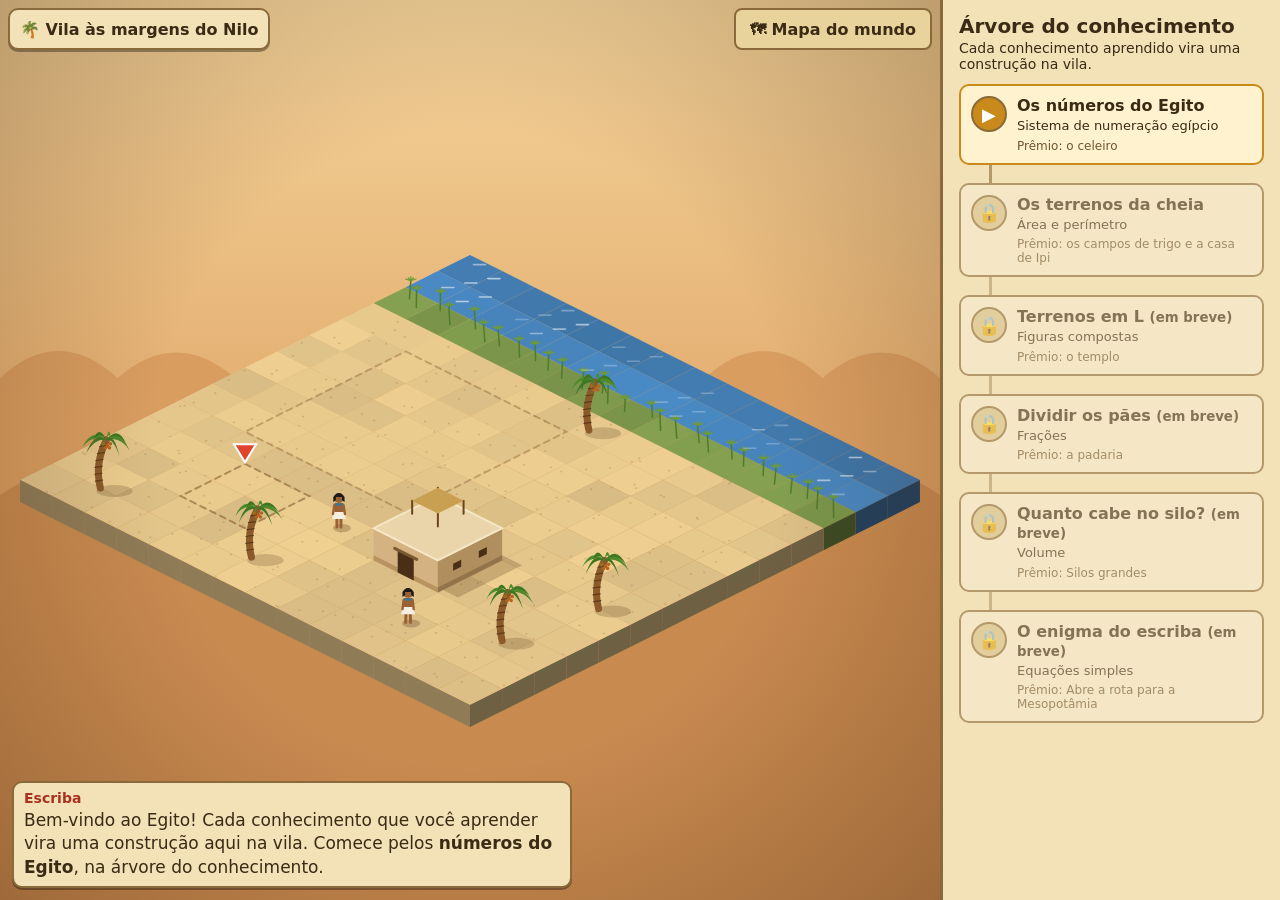
==== egito.html @ 55f64e3c "Mapa-múndi, vila do Egito com árvore do conhecimento e fase Os números do Egito" ====
<!doctype html>
<html lang="pt-BR">
<head>
<meta charset="utf-8">
<meta name="viewport" content="width=device-width, initial-scale=1">
<title>Era da Matemática — Vila do Egito</title>
<link rel="stylesheet" href="estilo.css">
<style>
.tela{display:grid;grid-template-columns:1fr 340px}
#cena{position:relative;min-width:0}
#arvore{background:var(--papiro);border-left:3px solid var(--borda);overflow:auto;padding:14px 16px}
#arvore h2{margin:0;font-size:20px}
#arvore .sub{margin:2px 0 12px;font-size:14px}
.no{position:relative;display:flex;gap:10px;align-items:flex-start;padding:10px;border-radius:10px;border:2px solid var(--borda);background:#f7ead0;margin-bottom:18px;cursor:default}
.no:not(:last-child)::after{content:"";position:absolute;left:28px;bottom:-20px;height:18px;border-left:3px solid #b39a6a}
.no .ic{flex:0 0 36px;height:36px;border-radius:50%;display:flex;align-items:center;justify-content:center;font-weight:bold;font-size:18px;background:#d8c08a;color:#7a6440;border:2px solid var(--borda)}
.no h3{margin:0;font-size:16px}
.no p{margin:2px 0 0;font-size:13px;line-height:1.35}
.no .premio{font-size:12px;color:#6d5430;margin-top:4px}
.no.feito .ic{background:var(--verde);color:#fff;border-color:#2c5a18}
.no.aberto{background:#fff3cf;border-color:var(--ouro);cursor:pointer;animation:brilho 1.2s ease-in-out infinite alternate}
.no.aberto .ic{background:var(--ouro);color:#fff}
.no.feito{cursor:pointer}
.no.bloq{opacity:.6}
.no:focus-visible{outline:3px solid var(--azul)}
@media (max-width:820px){.tela{grid-template-columns:1fr;grid-template-rows:55vh 45vh}#arvore{border-left:0;border-top:3px solid var(--borda)}}
</style>
</head>
<body>
<div class="tela">
  <div id="cena">
    <canvas id="tela"></canvas>
    <div class="hud">
      <div class="painel num"><span>🌴 Vila às margens do Nilo</span></div>
      <button class="sec direita" id="b-mapa">🗺 Mapa do mundo</button>
    </div>
    <div class="painel fala" id="fala"><span class="quem"></span><span class="txt"></span></div>
  </div>
  <aside id="arvore" aria-label="Árvore do conhecimento do Egito">
    <h2>Árvore do conhecimento</h2>
    <p class="sub">Cada conhecimento aprendido vira uma construção na vila.</p>
    <div id="nos"></div>
  </aside>
</div>
<script src="comum.js"></script>
<script>
'use strict';
const $ = id => document.getElementById(id);
const prog = lerProgresso();
const NOS = [
  {id:'numeros', titulo:'Os números do Egito', tema:'Sistema de numeração egípcio', premio:'Constrói o celeiro', pagina:'numeros.html'},
  {id:'terrenos', titulo:'Os terrenos da cheia', tema:'Área e perímetro', premio:'Constrói os campos de trigo e a casa de Ipi', pagina:'terrenos.html', requer:'numeros'},
  {id:'figuras', titulo:'Terrenos em L', tema:'Figuras compostas', premio:'Constrói o templo', requer:'terrenos', breve:true},
  {id:'paes', titulo:'Dividir os pães', tema:'Frações', premio:'Constrói a padaria', requer:'figuras', breve:true},
  {id:'silo', titulo:'Quanto cabe no silo?', tema:'Volume', premio:'Silos grandes', requer:'paes', breve:true},
  {id:'enigma', titulo:'O enigma do escriba', tema:'Equações simples', premio:'Abre a rota para a Mesopotâmia', requer:'silo', breve:true}
];
function renderArvore(){
  $('nos').innerHTML = NOS.map(n=>{
    const feito=!!prog[n.id], liberado=!n.breve && (!n.requer || prog[n.requer]);
    const cls = feito?'feito':liberado?'aberto':'bloq';
    const ic = feito?'✓':liberado?'▶':'🔒';
    const extra = n.breve ? ' <small>(em breve)</small>' : '';
    return `<div class="no ${cls}" data-id="${n.id}" ${feito||liberado?'tabindex="0" role="button"':''}>
      <div class="ic">${ic}</div><div><h3>${n.titulo}${extra}</h3><p>${n.tema}</p><div class="premio">${feito?'Construído: ':'Prêmio: '}${n.premio.replace(/^Constrói /,'')}</div></div></div>`;
  }).join('');
  document.querySelectorAll('.no').forEach(el=>{
    const n=NOS.find(x=>x.id===el.dataset.id), ok=!n.breve&&(prog[n.id]||!n.requer||prog[n.requer]);
    const ir=()=>{ if(ok) location.href=n.pagina; else if(n.breve) falar('Escriba','Esse conhecimento ainda está sendo preparado. Em breve!'); else falar('Escriba','Primeiro aprenda o conhecimento anterior da árvore.'); };
    el.onclick=ir; el.onkeydown=e=>{ if(e.key==='Enter'||e.key===' ') ir(); };
  });
}
let timerFala=null;
function falar(quem,txt,seg=8){ const f=$('fala'); f.querySelector('.quem').textContent=quem; f.querySelector('.txt').innerHTML=txt; f.style.display='block'; clearTimeout(timerFala); timerFala=setTimeout(()=>f.style.display='none',seg*1000); }
$('b-mapa').onclick=()=>location.href='index.html#mapa';

/* ===== Vila ===== */
const cena = new Cena($('tela'), 14, 70);
const N = 14;
const tipo = (x,y)=> y<2?'agua': y===2?'margem':'areia';
const novo = new URLSearchParams(location.search).get('novo');
const celeiro = {x:3, y:10, w:2, d:2, prog: prog.numeros ? (novo==='numeros'?0.01:1) : 0};
const cabana = {x:8, y:9, w:2, d:2};
const casaIpi = {x:11, y:6, w:2, d:2, prog: prog.terrenos ? (novo==='terrenos'?0.01:1) : 0};
const campos = [{x:2,y:4,w:5,d:5},{x:8,y:3,w:3,d:3}];
const palmeiras = [{x:1.5,y:13},{x:6,y:12.8},{x:12.5,y:11.5},{x:13,y:9},{x:7.3,y:3.6}];
const moradores = [{x:9,y:12,dest:null},{x:6,y:10,dest:null}];
if(prog.terrenos) moradores.push({x:11,y:9,dest:null});
function passear(m,dt){
  if(!m.dest||m.pausa>0){ m.pausa=(m.pausa||0)-dt; if(m.pausa<=0&&!m.dest){ m.dest=[2+Math.random()*10, 9.5+Math.random()*3.5]; } return; }
  if(moverPara(m,m.dest[0],m.dest[1],1.2,dt)){ m.dest=null; m.pausa=1+Math.random()*3; m.andando=false; }
}
let ultimo=performance.now();
function quadro(agora){
  const dt=Math.min(0.1,(agora-ultimo)/1000); ultimo=agora;
  if(celeiro.prog>0&&celeiro.prog<1) celeiro.prog=Math.min(1,celeiro.prog+dt/2.5);
  if(casaIpi.prog>0&&casaIpi.prog<1) casaIpi.prog=Math.min(1,casaIpi.prog+dt/2.5);
  cena.comecar(dt);
  cena.chao(tipo);
  if(prog.terrenos) campos.forEach(c=>cena.campo(c,1,true));
  else { cena.contorno(campos[0],'rgba(120,80,40,.35)',2,[6,5]); }
  const ents=[{d:cabana.x+cabana.y+2,f:()=>cena.cabana(cabana)}];
  if(celeiro.prog>0) ents.push({d:celeiro.x+celeiro.y+2,f:()=>cena.celeiro(celeiro,celeiro.prog)});
  else ents.push({d:-1,f:()=>cena.contorno(celeiro,'rgba(120,80,40,.5)',2,[6,5])});
  if(casaIpi.prog>0) ents.push({d:casaIpi.x+casaIpi.y+2,f:()=>{ const k=casaIpi.prog; if(k<1){ cena.caixa(casaIpi,32*k,['#d4b282','#b08e5e','#ead5aa']); } else cena.cabana(casaIpi); }});
  for(const p of palmeiras) ents.push({d:p.x+p.y,f:()=>cena.palmeira(p)});
  for(const m of moradores){ passear(m,dt); ents.push({d:m.x+m.y,f:()=>cena.pessoa(m,'#f4efe2')}); }
  ents.sort((a,b)=>a.d-b.d).forEach(e=>e.f());
  if(!prog.numeros) cena.seta(celeiro.x+1,celeiro.y+1,24);
  cena.vinheta();
  requestAnimationFrame(quadro);
}
requestAnimationFrame(quadro);
renderArvore();
if(novo==='numeros') falar('Escriba','Você aprendeu os números do Egito, e o celeiro foi construído! Agora a vila está pronta para medir os terrenos depois da cheia.',10);
else if(novo==='terrenos') falar('Escriba','Os campos de trigo e a casa da família de Ipi agora fazem parte da vila!',10);
else if(!prog.numeros) falar('Escriba','Bem-vindo ao Egito! Cada conhecimento que você aprender vira uma construção aqui na vila. Comece pelos <b>números do Egito</b>, na árvore do conhecimento.',12);
</script>
</body>
</html>
---- estilo.css ----
:root{--papiro:#f3e2b8;--papiro2:#e9d39d;--tinta:#3b2a14;--borda:#8a6a3a;--ouro:#c98a1b;--fundo:#2a2118;--verde:#3f7a26;--vermelho:#a8321f;--azul:#2f6fa0}
*{box-sizing:border-box}
html,body{margin:0;height:100%;background:var(--fundo);font-family:"Trebuchet MS",system-ui,sans-serif;color:var(--tinta);overflow:hidden;user-select:none;-webkit-user-select:none}
.tela{position:relative;width:100vw;height:100vh}
canvas{display:block;width:100%;height:100%;touch-action:none}
.painel{background:var(--papiro);border:2px solid var(--borda);border-radius:10px;padding:6px 10px;box-shadow:0 2px 0 rgba(0,0,0,.35)}
button{font:inherit;font-size:16px;font-weight:bold;cursor:pointer;background:var(--ouro);color:#fff;border:2px solid #8a5a10;border-radius:8px;padding:8px 14px}
button.sec{background:var(--papiro2);color:var(--tinta);border-color:var(--borda)}
button:active{transform:scale(.97)}
.botoes{display:flex;gap:10px;margin-top:12px;flex-wrap:wrap}
.hud{position:absolute;top:8px;left:8px;right:8px;display:flex;gap:8px;flex-wrap:wrap;pointer-events:none}
.hud>*{pointer-events:auto}
.num{display:flex;align-items:center;gap:8px;min-height:42px;font-weight:bold}
.num .v{font-size:22px}
.direita{margin-left:auto}
.fala{position:absolute;left:12px;bottom:12px;max-width:min(560px,calc(100vw - 24px));display:none;font-size:17px;line-height:1.4;pointer-events:none}
.fala .quem{font-weight:bold;color:var(--vermelho);font-size:14px;display:block}
.objetivo{position:absolute;left:8px;top:66px;max-width:min(380px,calc(100vw - 16px));font-size:15px;pointer-events:none}
.objetivo b{color:var(--vermelho)}
.fundo-modal{position:absolute;inset:0;background:rgba(20,12,4,.55);display:none;align-items:flex-start;justify-content:center;padding:60px 16px 16px;z-index:10}
.modal{background:var(--papiro);border:3px solid var(--borda);border-radius:14px;padding:18px 22px;max-width:600px;width:100%;max-height:calc(100vh - 80px);overflow:auto}
.modal h2{margin:0 0 8px;font-size:22px}
.modal p{margin:8px 0;line-height:1.45}
.pop{animation:pop .5s ease-out}
@keyframes pop{0%{transform:scale(1)}50%{transform:scale(1.35);color:var(--ouro)}100%{transform:scale(1)}}
.treme{animation:treme .4s}
@keyframes treme{0%,100%{transform:translateX(0)}25%{transform:translateX(-8px)}75%{transform:translateX(8px)}}
@keyframes brilho{from{box-shadow:0 0 0 0 #f6c74a}to{box-shadow:0 0 0 7px #f6c74a}}
.chamando{animation:brilho 1s ease-in-out infinite alternate}
/* hieróglifos */
.glifos{display:inline-flex;align-items:flex-end;gap:3px;flex-wrap:wrap;color:var(--tinta);vertical-align:middle}
.glifos .g{display:inline-block;line-height:0}
.glifos svg{display:block;height:30px}
.glifos.grande svg{height:44px}
.glifos .vazio{opacity:.5;font-size:20px}
.placa{display:inline-flex;background:#d9b878;border:2px solid var(--borda);border-radius:8px;padding:8px 12px;min-height:54px;align-items:center}
.aviso{font-weight:bold;min-height:1.3em;margin-top:8px}
.aviso.ruim{color:var(--vermelho)}
.aviso.bom{color:var(--verde)}
/* papiro de abertura */
.inicio{position:absolute;inset:0;z-index:20;display:flex;align-items:center;justify-content:center;padding:16px;background:radial-gradient(ellipse at center,#5a3d22,#1e140a)}
.rolo{width:min(640px,100%);display:flex;flex-direction:column;align-items:stretch;animation:desenrola .9s ease-out}
@keyframes desenrola{from{transform:scaleY(.08);opacity:.4}to{transform:scaleY(1);opacity:1}}
.vara{height:22px;border-radius:11px;background:linear-gradient(#a8743c,#6d441d 60%,#4a2c12);margin:0 -14px;box-shadow:0 3px 6px rgba(0,0,0,.4)}
.folha{background:#ead6a4;background-image:repeating-linear-gradient(90deg,rgba(140,100,50,.07) 0 2px,transparent 2px 7px),repeating-linear-gradient(0deg,rgba(140,100,50,.06) 0 1px,transparent 1px 9px);padding:22px 34px 28px;text-align:center;box-shadow:inset 0 0 40px rgba(120,80,30,.35)}
.friso{height:12px;margin:0 -34px 18px;background:repeating-linear-gradient(90deg,#2f6fa0 0 14px,#c98a1b 14px 20px,#a8321f 20px 34px,#c98a1b 34px 40px)}
.friso.baixo{margin:18px -34px 0}
.folha h1{margin:0;font-size:clamp(26px,5vw,40px);color:#4a2c12}
.folha .cap{margin:6px 0 2px;font-size:14px;text-transform:uppercase;letter-spacing:3px;color:var(--vermelho);font-weight:bold}
.folha h2{margin:0 0 12px;font-size:22px;color:#5a3d1e}
.folha p{font-size:16px;line-height:1.5;margin:0 auto 18px;max-width:480px}
.folha button{font-size:20px;padding:10px 28px}
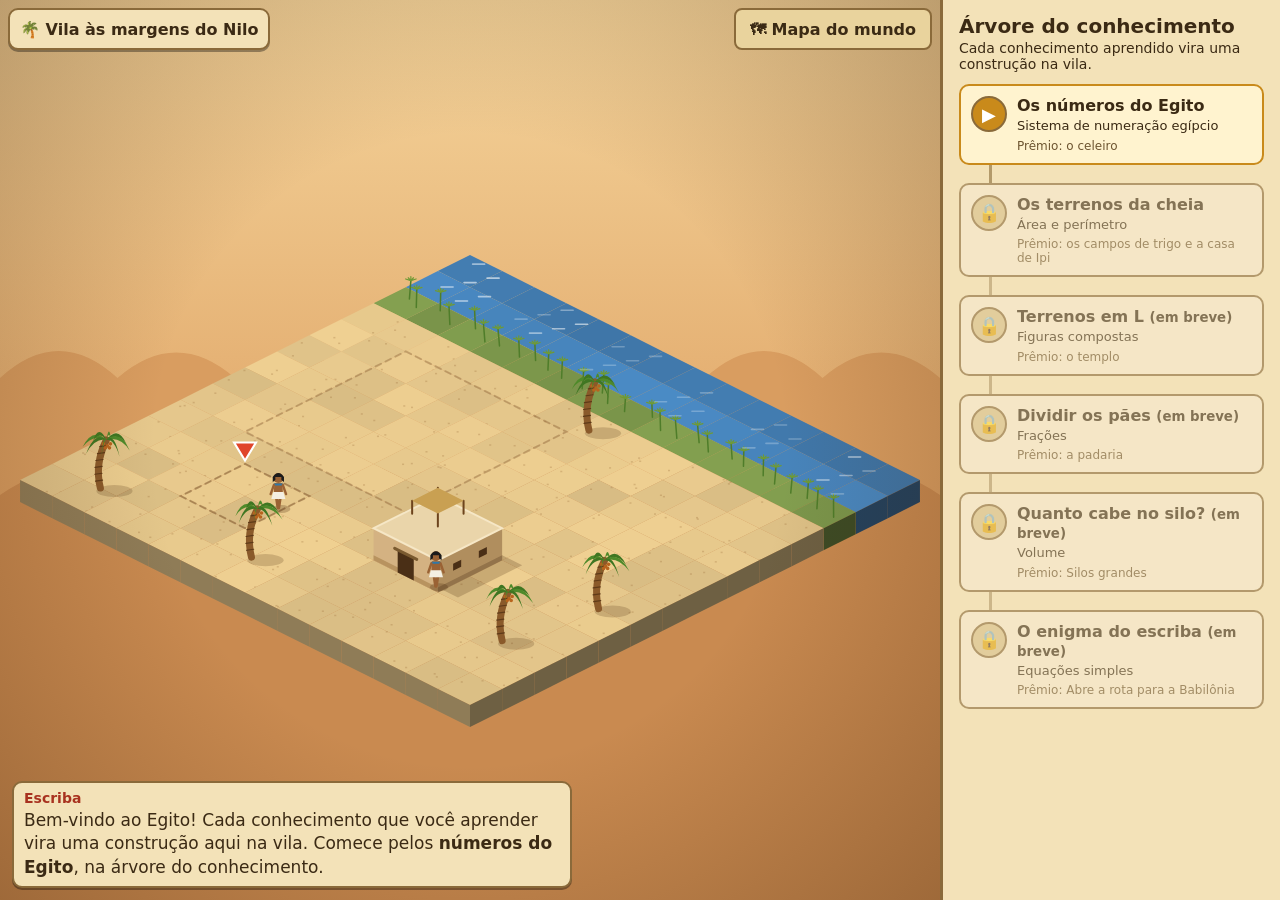
==== commit 836e6c7a: "Mapa com a rota Egito, Babilônia, Roma e hindu-arábicos Co-Authored-By: Claude Opus 5.5 <noreply@ant" ====
--- a/egito.html
+++ b/egito.html
@@ -53,7 +53,7 @@
   {id:'figuras', titulo:'Terrenos em L', tema:'Figuras compostas', premio:'Constrói o templo', requer:'terrenos', breve:true},
   {id:'paes', titulo:'Dividir os pães', tema:'Frações', premio:'Constrói a padaria', requer:'figuras', breve:true},
   {id:'silo', titulo:'Quanto cabe no silo?', tema:'Volume', premio:'Silos grandes', requer:'paes', breve:true},
-  {id:'enigma', titulo:'O enigma do escriba', tema:'Equações simples', premio:'Abre a rota para a Mesopotâmia', requer:'silo', breve:true}
+  {id:'enigma', titulo:'O enigma do escriba', tema:'Equações simples', premio:'Abre a rota para a Babilônia', requer:'silo', breve:true}
 ];
 function renderArvore(){
   $('nos').innerHTML = NOS.map(n=>{
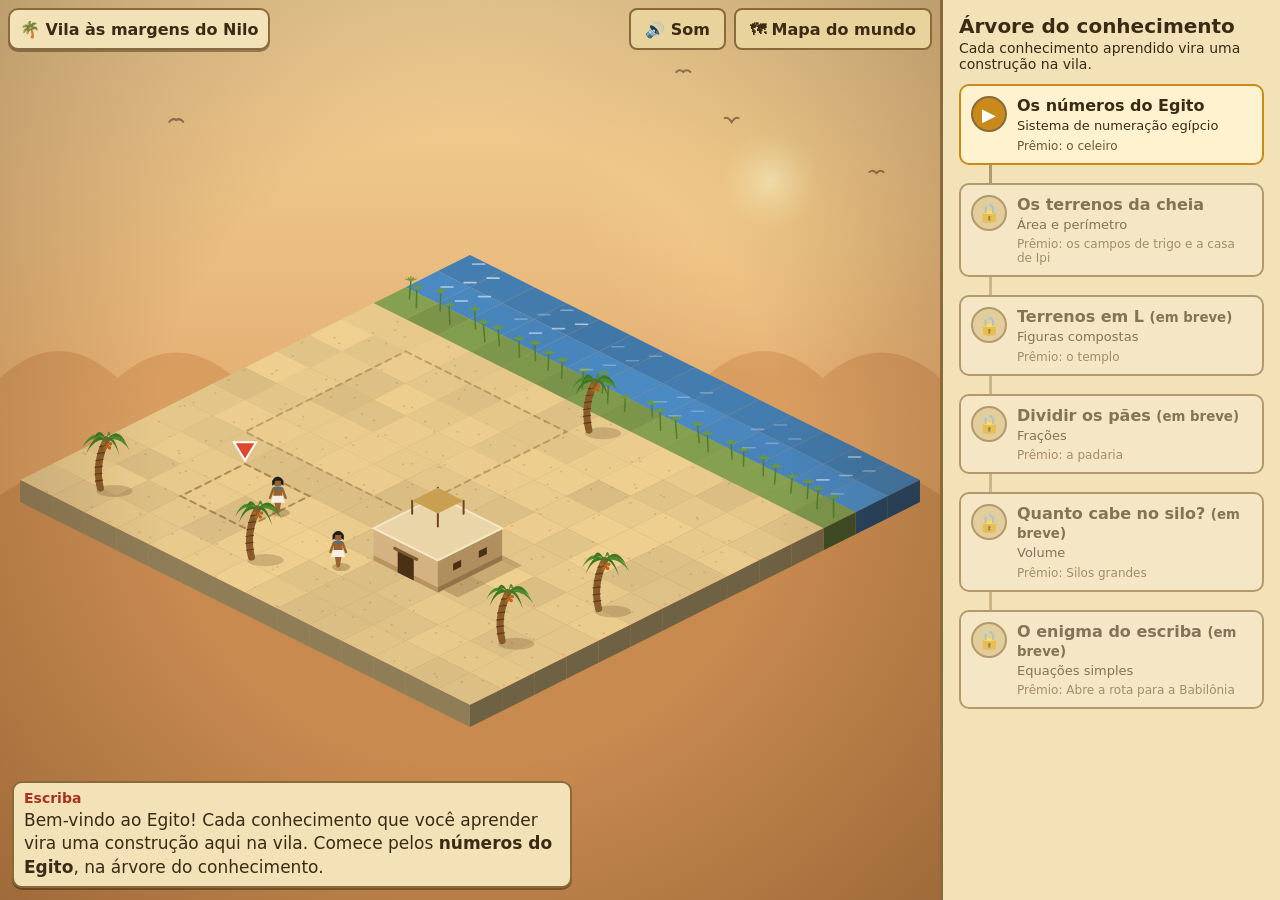
==== commit 46d135d9: "Sons, música, partículas, barco no Nilo, pássaros, luz e andaimes Co-Authored-By: Claude Opus 5.5 <n" ====
--- a/egito.html
+++ b/egito.html
@@ -32,7 +32,8 @@
     <canvas id="tela"></canvas>
     <div class="hud">
       <div class="painel num"><span>🌴 Vila às margens do Nilo</span></div>
-      <button class="sec direita" id="b-mapa">🗺 Mapa do mundo</button>
+      <button class="sec direita" id="b-som">🔊 Som</button>
+      <button class="sec" id="b-mapa">🗺 Mapa do mundo</button>
     </div>
     <div class="painel fala" id="fala"><span class="quem"></span><span class="txt"></span></div>
   </div>
@@ -66,13 +67,15 @@
   }).join('');
   document.querySelectorAll('.no').forEach(el=>{
     const n=NOS.find(x=>x.id===el.dataset.id), ok=!n.breve&&(prog[n.id]||!n.requer||prog[n.requer]);
-    const ir=()=>{ if(ok) location.href=n.pagina; else if(n.breve) falar('Escriba','Esse conhecimento ainda está sendo preparado. Em breve!'); else falar('Escriba','Primeiro aprenda o conhecimento anterior da árvore.'); };
+    const ir=()=>{ Som.tocar('clique'); if(ok) setTimeout(()=>location.href=n.pagina,120); else if(n.breve) falar('Escriba','Esse conhecimento ainda está sendo preparado. Em breve!'); else falar('Escriba','Primeiro aprenda o conhecimento anterior da árvore.'); };
     el.onclick=ir; el.onkeydown=e=>{ if(e.key==='Enter'||e.key===' ') ir(); };
   });
 }
 let timerFala=null;
 function falar(quem,txt,seg=8){ const f=$('fala'); f.querySelector('.quem').textContent=quem; f.querySelector('.txt').innerHTML=txt; f.style.display='block'; clearTimeout(timerFala); timerFala=setTimeout(()=>f.style.display='none',seg*1000); }
 $('b-mapa').onclick=()=>location.href='index.html#mapa';
+botaoSom($('b-som'));
+document.addEventListener('pointerdown',()=>Som.musica(true),{once:true});
 
 /* ===== Vila ===== */
 const cena = new Cena($('tela'), 14, 70);
@@ -93,8 +96,8 @@
 let ultimo=performance.now();
 function quadro(agora){
   const dt=Math.min(0.1,(agora-ultimo)/1000); ultimo=agora;
-  if(celeiro.prog>0&&celeiro.prog<1) celeiro.prog=Math.min(1,celeiro.prog+dt/2.5);
-  if(casaIpi.prog>0&&casaIpi.prog<1) casaIpi.prog=Math.min(1,casaIpi.prog+dt/2.5);
+  for(const [b,cx,cy] of [[celeiro,celeiro.x+1,celeiro.y+1],[casaIpi,casaIpi.x+1,casaIpi.y+1]]) if(b.prog>0&&b.prog<1){
+    b.prog=Math.min(1,b.prog+dt/2.5); if(Math.random()<dt*6) cena.emitir(cx,cy,'poeira',2); if(b.prog>=1) cena.emitir(cx,cy,'brilho',24); }
   cena.comecar(dt);
   cena.chao(tipo);
   if(prog.terrenos) campos.forEach(c=>cena.campo(c,1,true));
@@ -107,7 +110,7 @@
   for(const m of moradores){ passear(m,dt); ents.push({d:m.x+m.y,f:()=>cena.pessoa(m,'#f4efe2')}); }
   ents.sort((a,b)=>a.d-b.d).forEach(e=>e.f());
   if(!prog.numeros) cena.seta(celeiro.x+1,celeiro.y+1,24);
-  cena.vinheta();
+  cena.desenharFlutuantes(); cena.vinheta();
   requestAnimationFrame(quadro);
 }
 requestAnimationFrame(quadro);
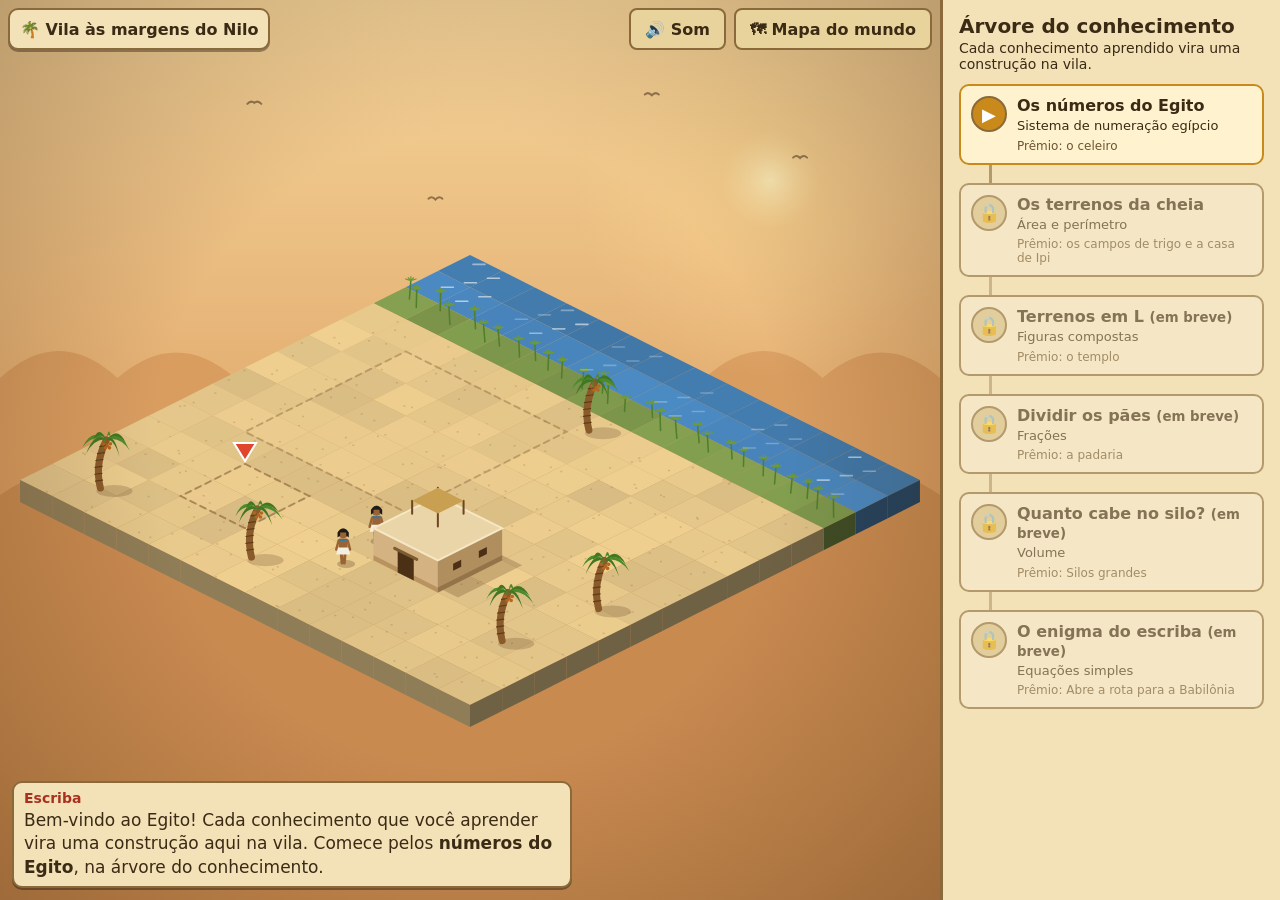
==== commit ffd7d55f: "Números do Egito: comprar sementes, plantar, colher, vender e contratar ajudantes Co-Authored-By: Cl" ====
--- a/egito.html
+++ b/egito.html
@@ -95,7 +95,7 @@
 }
 let ultimo=performance.now();
 function quadro(agora){
-  const dt=Math.min(0.1,(agora-ultimo)/1000); ultimo=agora;
+  const dt=Math.max(0,Math.min(0.1,(agora-ultimo)/1000)); ultimo=Math.max(ultimo,agora);
   for(const [b,cx,cy] of [[celeiro,celeiro.x+1,celeiro.y+1],[casaIpi,casaIpi.x+1,casaIpi.y+1]]) if(b.prog>0&&b.prog<1){
     b.prog=Math.min(1,b.prog+dt/2.5); if(Math.random()<dt*6) cena.emitir(cx,cy,'poeira',2); if(b.prog>=1) cena.emitir(cx,cy,'brilho',24); }
   cena.comecar(dt);
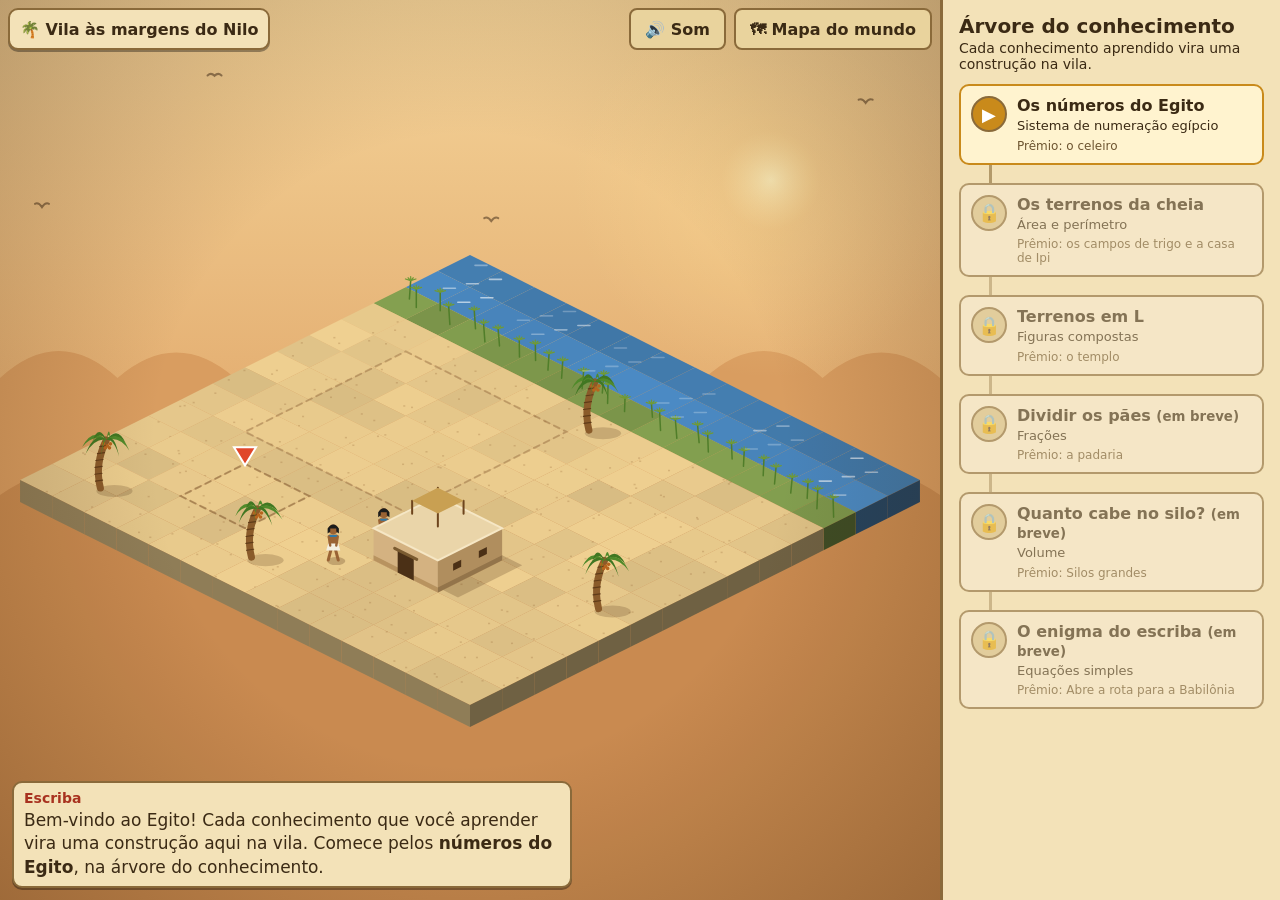
==== commit c9260400: "Nova etapa do Egito: Terrenos em L (figuras compostas) e o templo na vila Co-Authored-By: Claude Opu" ====
--- a/egito.html
+++ b/egito.html
@@ -51,7 +51,7 @@
 const NOS = [
   {id:'numeros', titulo:'Os números do Egito', tema:'Sistema de numeração egípcio', premio:'Constrói o celeiro', pagina:'numeros.html'},
   {id:'terrenos', titulo:'Os terrenos da cheia', tema:'Área e perímetro', premio:'Constrói os campos de trigo e a casa de Ipi', pagina:'terrenos.html', requer:'numeros'},
-  {id:'figuras', titulo:'Terrenos em L', tema:'Figuras compostas', premio:'Constrói o templo', requer:'terrenos', breve:true},
+  {id:'figuras', titulo:'Terrenos em L', tema:'Figuras compostas', premio:'Constrói o templo', pagina:'figuras.html', requer:'terrenos'},
   {id:'paes', titulo:'Dividir os pães', tema:'Frações', premio:'Constrói a padaria', requer:'figuras', breve:true},
   {id:'silo', titulo:'Quanto cabe no silo?', tema:'Volume', premio:'Silos grandes', requer:'paes', breve:true},
   {id:'enigma', titulo:'O enigma do escriba', tema:'Equações simples', premio:'Abre a rota para a Babilônia', requer:'silo', breve:true}
@@ -86,7 +86,8 @@
 const cabana = {x:8, y:9, w:2, d:2};
 const casaIpi = {x:11, y:6, w:2, d:2, prog: prog.terrenos ? (novo==='terrenos'?0.01:1) : 0};
 const campos = [{x:2,y:4,w:5,d:5},{x:8,y:3,w:3,d:3}];
-const palmeiras = [{x:1.5,y:13},{x:6,y:12.8},{x:12.5,y:11.5},{x:13,y:9},{x:7.3,y:3.6}];
+const templo = {x:10.4, y:11.4, w:3, d:2, prog: prog.figuras ? (novo==='figuras'?0.01:1) : 0};
+const palmeiras = [{x:1.5,y:13},{x:6,y:12.8},{x:13,y:9},{x:7.3,y:3.6}];
 const moradores = [{x:9,y:12,dest:null},{x:6,y:10,dest:null}];
 if(prog.terrenos) moradores.push({x:11,y:9,dest:null});
 function passear(m,dt){
@@ -96,7 +97,7 @@
 let ultimo=performance.now();
 function quadro(agora){
   const dt=Math.max(0,Math.min(0.1,(agora-ultimo)/1000)); ultimo=Math.max(ultimo,agora);
-  for(const [b,cx,cy] of [[celeiro,celeiro.x+1,celeiro.y+1],[casaIpi,casaIpi.x+1,casaIpi.y+1]]) if(b.prog>0&&b.prog<1){
+  for(const [b,cx,cy] of [[celeiro,celeiro.x+1,celeiro.y+1],[casaIpi,casaIpi.x+1,casaIpi.y+1],[templo,templo.x+1.5,templo.y+1]]) if(b.prog>0&&b.prog<1){
     b.prog=Math.min(1,b.prog+dt/2.5); if(Math.random()<dt*6) cena.emitir(cx,cy,'poeira',2); if(b.prog>=1) cena.emitir(cx,cy,'brilho',24); }
   cena.comecar(dt);
   cena.chao(tipo);
@@ -106,6 +107,7 @@
   if(celeiro.prog>0) ents.push({d:celeiro.x+celeiro.y+2,f:()=>cena.celeiro(celeiro,celeiro.prog)});
   else ents.push({d:-1,f:()=>cena.contorno(celeiro,'rgba(120,80,40,.5)',2,[6,5])});
   if(casaIpi.prog>0) ents.push({d:casaIpi.x+casaIpi.y+2,f:()=>{ const k=casaIpi.prog; if(k<1){ cena.caixa(casaIpi,32*k,['#d4b282','#b08e5e','#ead5aa']); } else cena.cabana(casaIpi); }});
+  if(templo.prog>0) ents.push({d:templo.x+templo.y+2,f:()=>cena.templo(templo,templo.prog)}); else if(prog.terrenos) ents.push({d:-1,f:()=>cena.contorno(templo,'rgba(120,80,40,.4)',2,[6,5])});
   for(const p of palmeiras) ents.push({d:p.x+p.y,f:()=>cena.palmeira(p)});
   for(const m of moradores){ passear(m,dt); ents.push({d:m.x+m.y,f:()=>cena.pessoa(m,'#f4efe2')}); }
   ents.sort((a,b)=>a.d-b.d).forEach(e=>e.f());
@@ -117,6 +119,7 @@
 renderArvore();
 if(novo==='numeros') falar('Escriba','Você aprendeu os números do Egito, e o celeiro foi construído! Agora a vila está pronta para medir os terrenos depois da cheia.',10);
 else if(novo==='terrenos') falar('Escriba','Os campos de trigo e a casa da família de Ipi agora fazem parte da vila!',10);
+else if(novo==='figuras') falar('Escriba','O templo foi erguido! Agora os trabalhadores esperam o pagamento… em pães.',10);
 else if(!prog.numeros) falar('Escriba','Bem-vindo ao Egito! Cada conhecimento que você aprender vira uma construção aqui na vila. Comece pelos <b>números do Egito</b>, na árvore do conhecimento.',12);
 </script>
 </body>
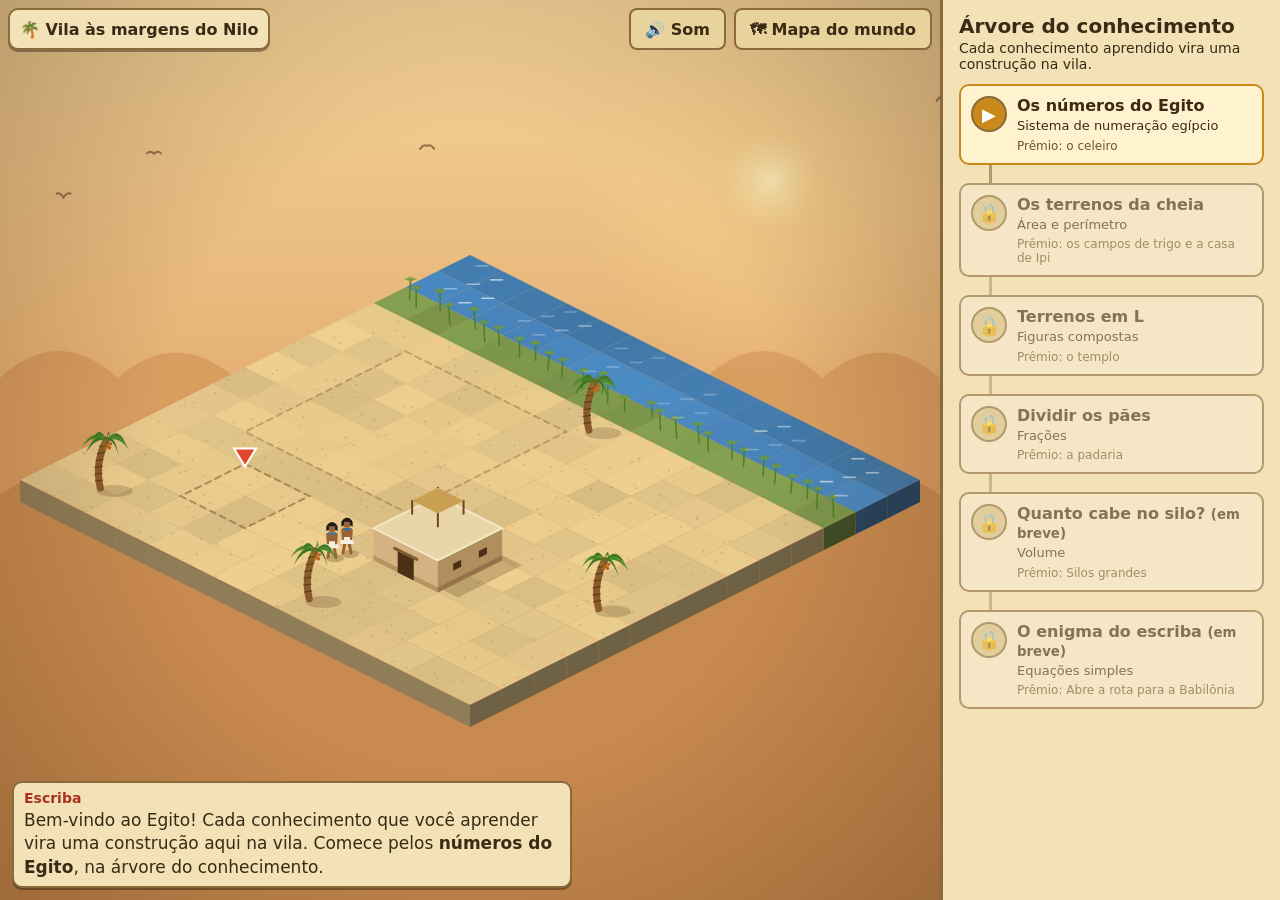
==== commit bc0e8204: "Nova etapa do Egito: Dividir os pães (frações) e a padaria na vila Co-Authored-By: Claude Opus 5.5 <" ====
--- a/egito.html
+++ b/egito.html
@@ -52,7 +52,7 @@
   {id:'numeros', titulo:'Os números do Egito', tema:'Sistema de numeração egípcio', premio:'Constrói o celeiro', pagina:'numeros.html'},
   {id:'terrenos', titulo:'Os terrenos da cheia', tema:'Área e perímetro', premio:'Constrói os campos de trigo e a casa de Ipi', pagina:'terrenos.html', requer:'numeros'},
   {id:'figuras', titulo:'Terrenos em L', tema:'Figuras compostas', premio:'Constrói o templo', pagina:'figuras.html', requer:'terrenos'},
-  {id:'paes', titulo:'Dividir os pães', tema:'Frações', premio:'Constrói a padaria', requer:'figuras', breve:true},
+  {id:'paes', titulo:'Dividir os pães', tema:'Frações', premio:'Constrói a padaria', pagina:'paes.html', requer:'figuras'},
   {id:'silo', titulo:'Quanto cabe no silo?', tema:'Volume', premio:'Silos grandes', requer:'paes', breve:true},
   {id:'enigma', titulo:'O enigma do escriba', tema:'Equações simples', premio:'Abre a rota para a Babilônia', requer:'silo', breve:true}
 ];
@@ -87,7 +87,8 @@
 const casaIpi = {x:11, y:6, w:2, d:2, prog: prog.terrenos ? (novo==='terrenos'?0.01:1) : 0};
 const campos = [{x:2,y:4,w:5,d:5},{x:8,y:3,w:3,d:3}];
 const templo = {x:10.4, y:11.4, w:3, d:2, prog: prog.figuras ? (novo==='figuras'?0.01:1) : 0};
-const palmeiras = [{x:1.5,y:13},{x:6,y:12.8},{x:13,y:9},{x:7.3,y:3.6}];
+const padaria = {x:5.2, y:12, w:2, d:1.6, prog: prog.paes ? (novo==='paes'?0.01:1) : 0};
+const palmeiras = [{x:1.5,y:13},{x:8.2,y:13.2},{x:13,y:9},{x:7.3,y:3.6}];
 const moradores = [{x:9,y:12,dest:null},{x:6,y:10,dest:null}];
 if(prog.terrenos) moradores.push({x:11,y:9,dest:null});
 function passear(m,dt){
@@ -97,7 +98,7 @@
 let ultimo=performance.now();
 function quadro(agora){
   const dt=Math.max(0,Math.min(0.1,(agora-ultimo)/1000)); ultimo=Math.max(ultimo,agora);
-  for(const [b,cx,cy] of [[celeiro,celeiro.x+1,celeiro.y+1],[casaIpi,casaIpi.x+1,casaIpi.y+1],[templo,templo.x+1.5,templo.y+1]]) if(b.prog>0&&b.prog<1){
+  for(const [b,cx,cy] of [[celeiro,celeiro.x+1,celeiro.y+1],[casaIpi,casaIpi.x+1,casaIpi.y+1],[templo,templo.x+1.5,templo.y+1],[padaria,padaria.x+1,padaria.y+0.8]]) if(b.prog>0&&b.prog<1){
     b.prog=Math.min(1,b.prog+dt/2.5); if(Math.random()<dt*6) cena.emitir(cx,cy,'poeira',2); if(b.prog>=1) cena.emitir(cx,cy,'brilho',24); }
   cena.comecar(dt);
   cena.chao(tipo);
@@ -108,6 +109,7 @@
   else ents.push({d:-1,f:()=>cena.contorno(celeiro,'rgba(120,80,40,.5)',2,[6,5])});
   if(casaIpi.prog>0) ents.push({d:casaIpi.x+casaIpi.y+2,f:()=>{ const k=casaIpi.prog; if(k<1){ cena.caixa(casaIpi,32*k,['#d4b282','#b08e5e','#ead5aa']); } else cena.cabana(casaIpi); }});
   if(templo.prog>0) ents.push({d:templo.x+templo.y+2,f:()=>cena.templo(templo,templo.prog)}); else if(prog.terrenos) ents.push({d:-1,f:()=>cena.contorno(templo,'rgba(120,80,40,.4)',2,[6,5])});
+  if(padaria.prog>0) ents.push({d:padaria.x+padaria.y+2,f:()=>cena.padaria(padaria,padaria.prog)}); else if(prog.figuras) ents.push({d:-1,f:()=>cena.contorno(padaria,'rgba(120,80,40,.4)',2,[6,5])});
   for(const p of palmeiras) ents.push({d:p.x+p.y,f:()=>cena.palmeira(p)});
   for(const m of moradores){ passear(m,dt); ents.push({d:m.x+m.y,f:()=>cena.pessoa(m,'#f4efe2')}); }
   ents.sort((a,b)=>a.d-b.d).forEach(e=>e.f());
@@ -120,6 +122,7 @@
 if(novo==='numeros') falar('Escriba','Você aprendeu os números do Egito, e o celeiro foi construído! Agora a vila está pronta para medir os terrenos depois da cheia.',10);
 else if(novo==='terrenos') falar('Escriba','Os campos de trigo e a casa da família de Ipi agora fazem parte da vila!',10);
 else if(novo==='figuras') falar('Escriba','O templo foi erguido! Agora os trabalhadores esperam o pagamento… em pães.',10);
+else if(novo==='paes') falar('Escriba','A padaria está funcionando! Sente o cheiro de pão saindo da chaminé?',10);
 else if(!prog.numeros) falar('Escriba','Bem-vindo ao Egito! Cada conhecimento que você aprender vira uma construção aqui na vila. Comece pelos <b>números do Egito</b>, na árvore do conhecimento.',12);
 </script>
 </body>
